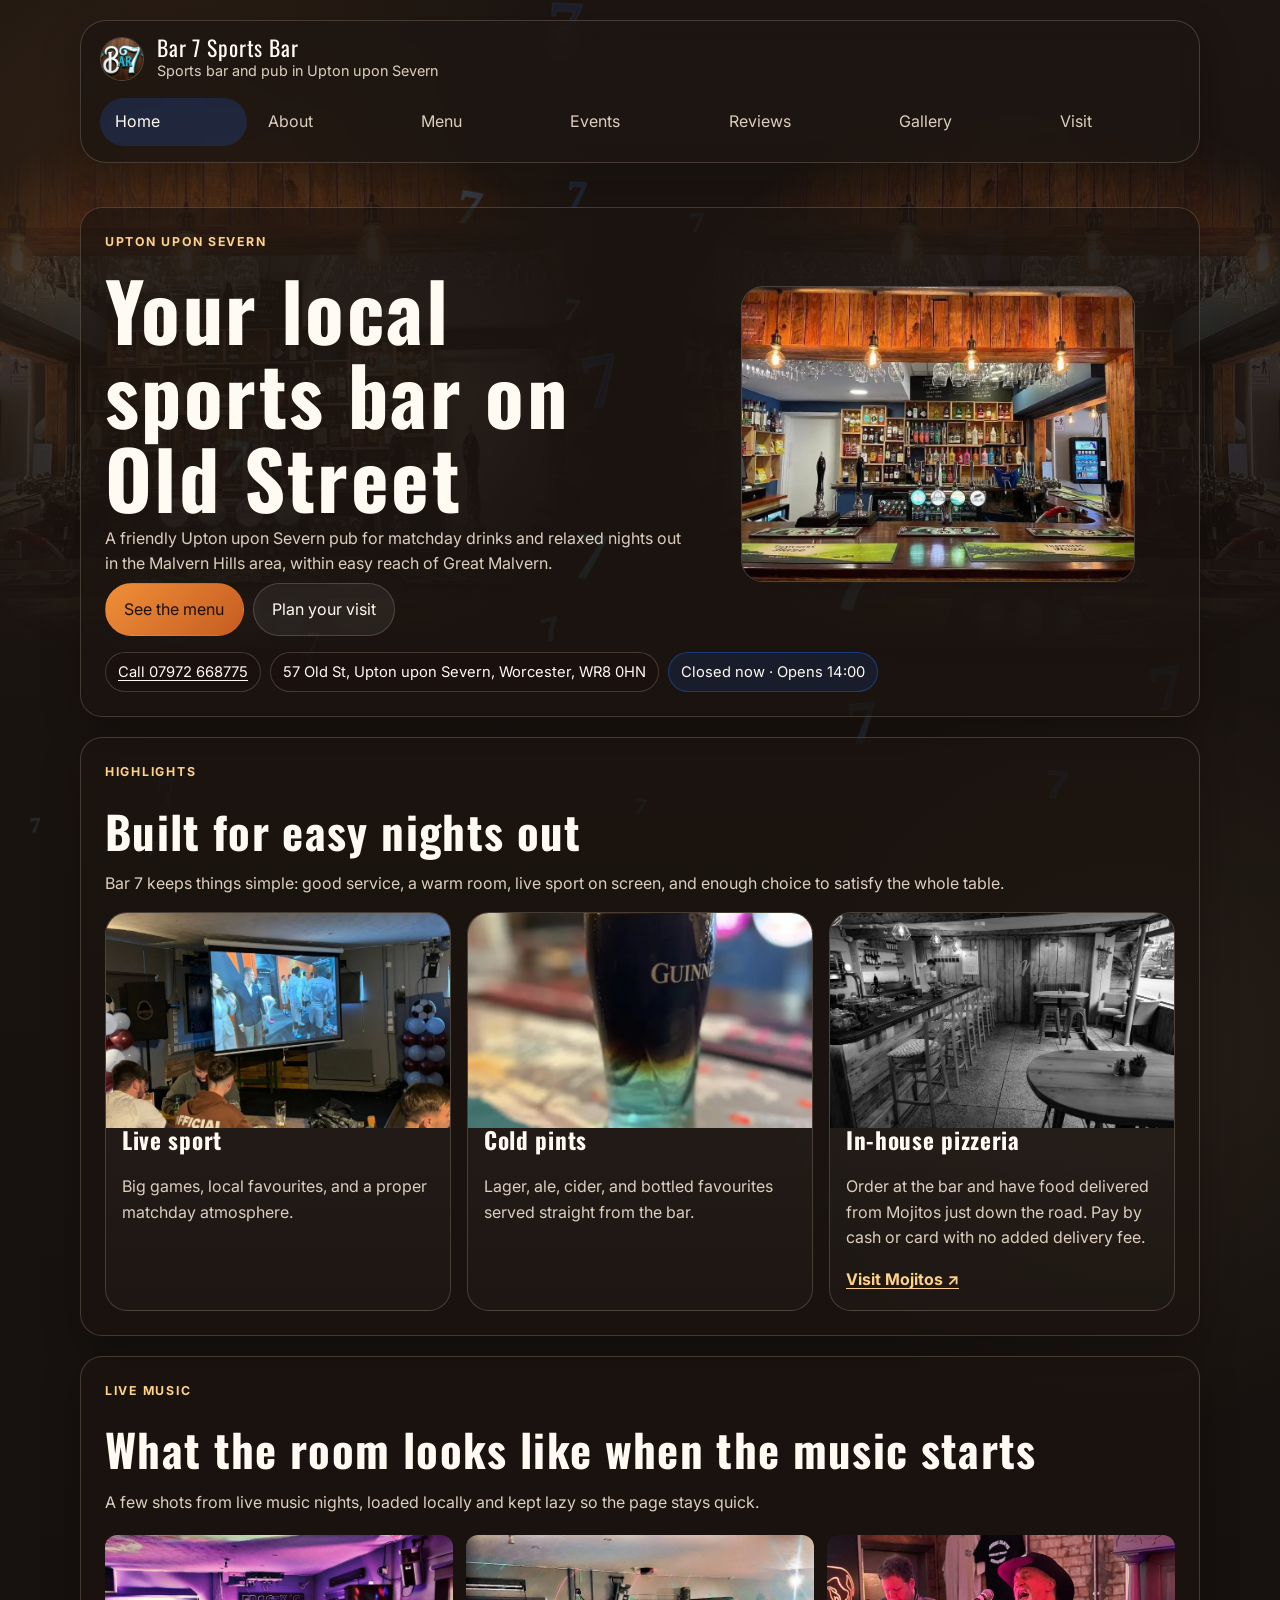
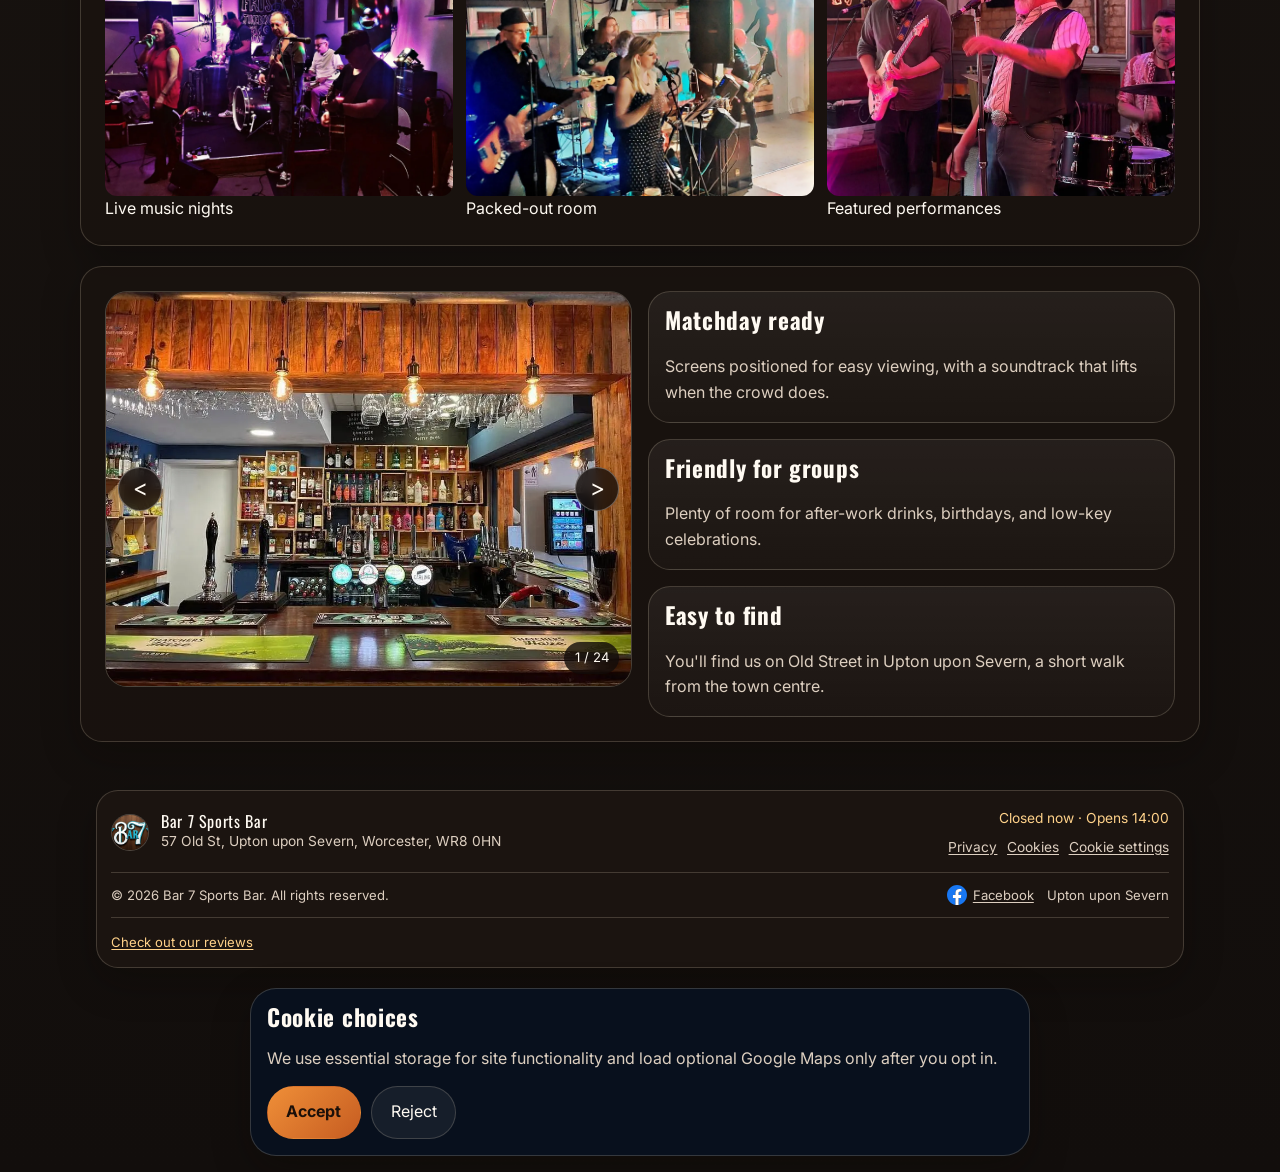
==== index.html @ 86cdf907 "Initial Push" ====
<!doctype html>
<html lang="en-GB">
<head>
  <meta charset="utf-8">
  <meta name="viewport" content="width=device-width, initial-scale=1">
  <title>Bar 7 | Sports Bar &amp; Pub in Upton upon Severn</title>
  <meta name="description" content="Visit Bar 7 on Old Street, Upton upon Severn, for drinks, live sport, music, pool and darts near Great Malvern in Worcestershire.">
  <meta name="robots" content="index,follow,max-image-preview:large">
  <meta property="og:type" content="website">
  <meta property="og:site_name" content="Bar 7 Sports Bar">
  <meta property="og:locale" content="en_GB">
  <meta property="og:title" content="Bar 7 | Sports Bar &amp; Pub in Upton upon Severn">
  <meta property="og:description" content="Visit Bar 7 on Old Street, Upton upon Severn, for drinks, live sport, music, pool and darts near Great Malvern in Worcestershire.">
  <meta name="theme-color" content="#121417">
  <link rel="icon" href="data/image/Logo.webp">
  <link rel="preconnect" href="https://fonts.googleapis.com">
  <link rel="preconnect" href="https://fonts.gstatic.com" crossorigin>
  <link href="https://fonts.googleapis.com/css2?family=Inter:wght@400;500;600;700;800&family=Oswald:wght@500;600;700&display=swap" rel="stylesheet">
  <link rel="stylesheet" href="css/index.css?v=20260726-seo2">
  <script type="application/ld+json" id="structured-data"></script>
</head>
<body class="site" data-page="home">
  <header id="site-header" class="site-header"></header>
  <main id="page-content" class="page-content" aria-live="polite"></main>
  <footer id="site-footer" class="footer"></footer>
  <script type="module" src="js/index.js?v=20260726-seo2"></script>
</body>
</html>
---- css/index.css ----
@import url("./style.css?v=20260726-seo2");

.hero-section .hero-media {
  aspect-ratio: 4 / 3;
  min-height: 280px;
  overflow: hidden;
}

.hero-section .hero-media img {
  width: 100%;
  height: 100%;
  object-fit: cover;
  object-position: center;
}

.hero-section .badge {
  background: rgba(28, 18, 13, 0.7);
}

.highlight-card {
  padding: 0;
  overflow: hidden;
  align-content: start;
}

.highlight-card__image {
  width: 100%;
  aspect-ratio: 16 / 10;
  overflow: hidden;
}

.highlight-card__image img {
  width: 100%;
  height: 100%;
  object-fit: cover;
}

.highlight-card__body {
  padding: 0 1rem 1.1rem;
}

.highlight-card--link {
  cursor: pointer;
}

.highlight-card--link:hover,
.highlight-card--link:focus-visible {
  transform: translateY(-3px);
  border-color: var(--accent-2);
}

.highlight-card__link-label {
  color: var(--accent-2);
  font-weight: 700;
  text-decoration: underline;
  text-underline-offset: 0.2em;
}

.hero-kicker {
  display: grid;
  gap: 0.4rem;
}

.hero-details {
  margin-top: 1rem;
  align-items: center;
}

.location-link:hover,
.location-link:focus-visible {
  border-color: var(--accent-2);
  color: var(--text);
}

.photo-strip {
  margin-top: 0.25rem;
}

.home-features {
  min-width: 0;
}

.image-carousel {
  padding: 0;
  width: 100%;
  align-self: start;
  overflow: hidden;
}

.image-carousel__viewport {
  position: relative;
  width: 100%;
  aspect-ratio: 4 / 3;
  overflow: hidden;
}

.image-carousel__image {
  position: absolute;
  inset: 0;
  width: 100%;
  height: 100%;
  object-fit: cover;
  object-position: center;
}

.image-carousel__control {
  position: absolute;
  top: 50%;
  width: 2.75rem;
  height: 2.75rem;
  border: 1px solid rgba(255, 255, 255, 0.3);
  border-radius: 999px;
  background: rgba(18, 12, 9, 0.78);
  color: var(--text);
  font-size: 1.45rem;
  transform: translateY(-50%);
  backdrop-filter: blur(6px);
}

.image-carousel__control:hover,
.image-carousel__control:focus-visible {
  background: var(--accent);
  color: #1c1009;
}

.image-carousel__control--previous {
  left: 0.75rem;
}

.image-carousel__control--next {
  right: 0.75rem;
}

.image-carousel__counter {
  position: absolute;
  right: 0.75rem;
  bottom: 0.75rem;
  padding: 0.35rem 0.65rem;
  border-radius: 999px;
  background: rgba(18, 12, 9, 0.8);
  color: var(--text);
  font-size: 0.82rem;
}

@media (max-width: 719px) {
  .hero-section .hero-media {
    aspect-ratio: 16 / 11;
  }

  .highlight-card__image {
    aspect-ratio: 16 / 9;
  }

  .hero-details {
    display: grid;
    grid-template-columns: 1fr;
  }

  .image-carousel__viewport {
    aspect-ratio: 16 / 11;
  }
}
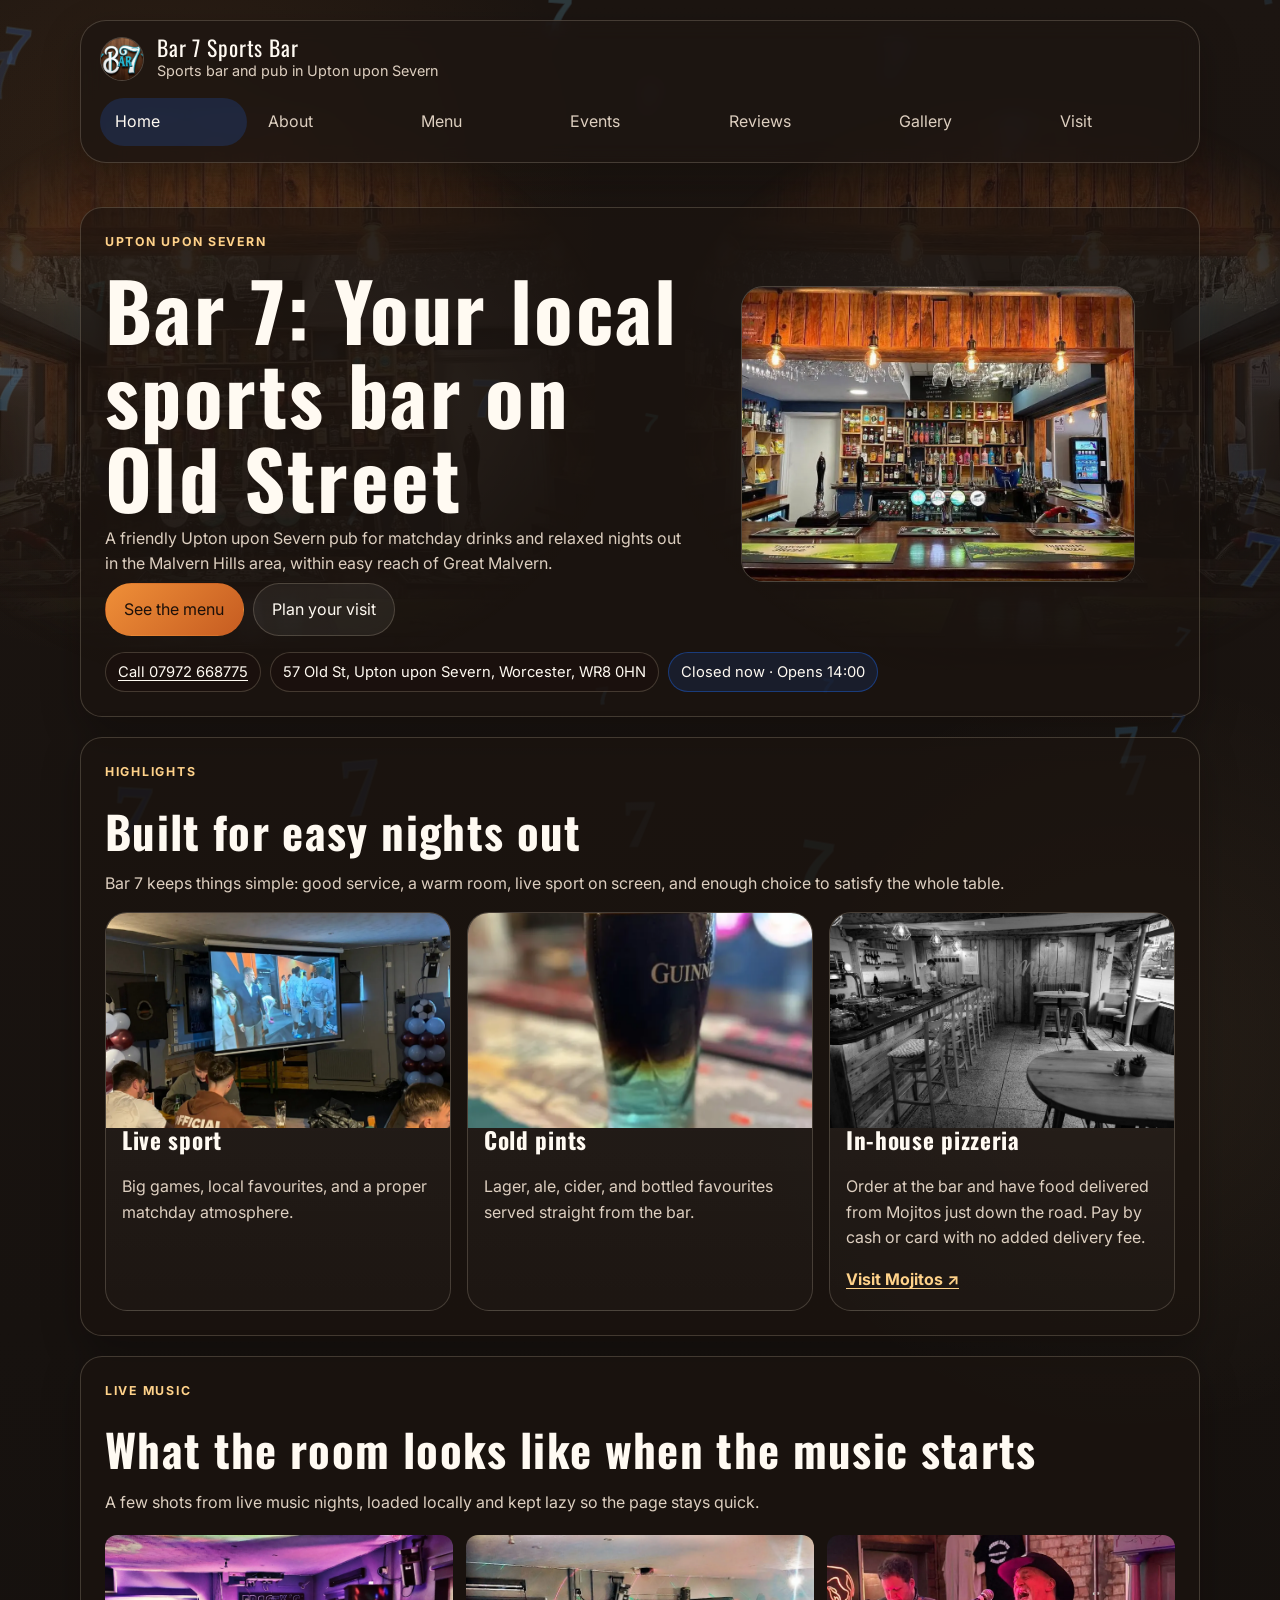
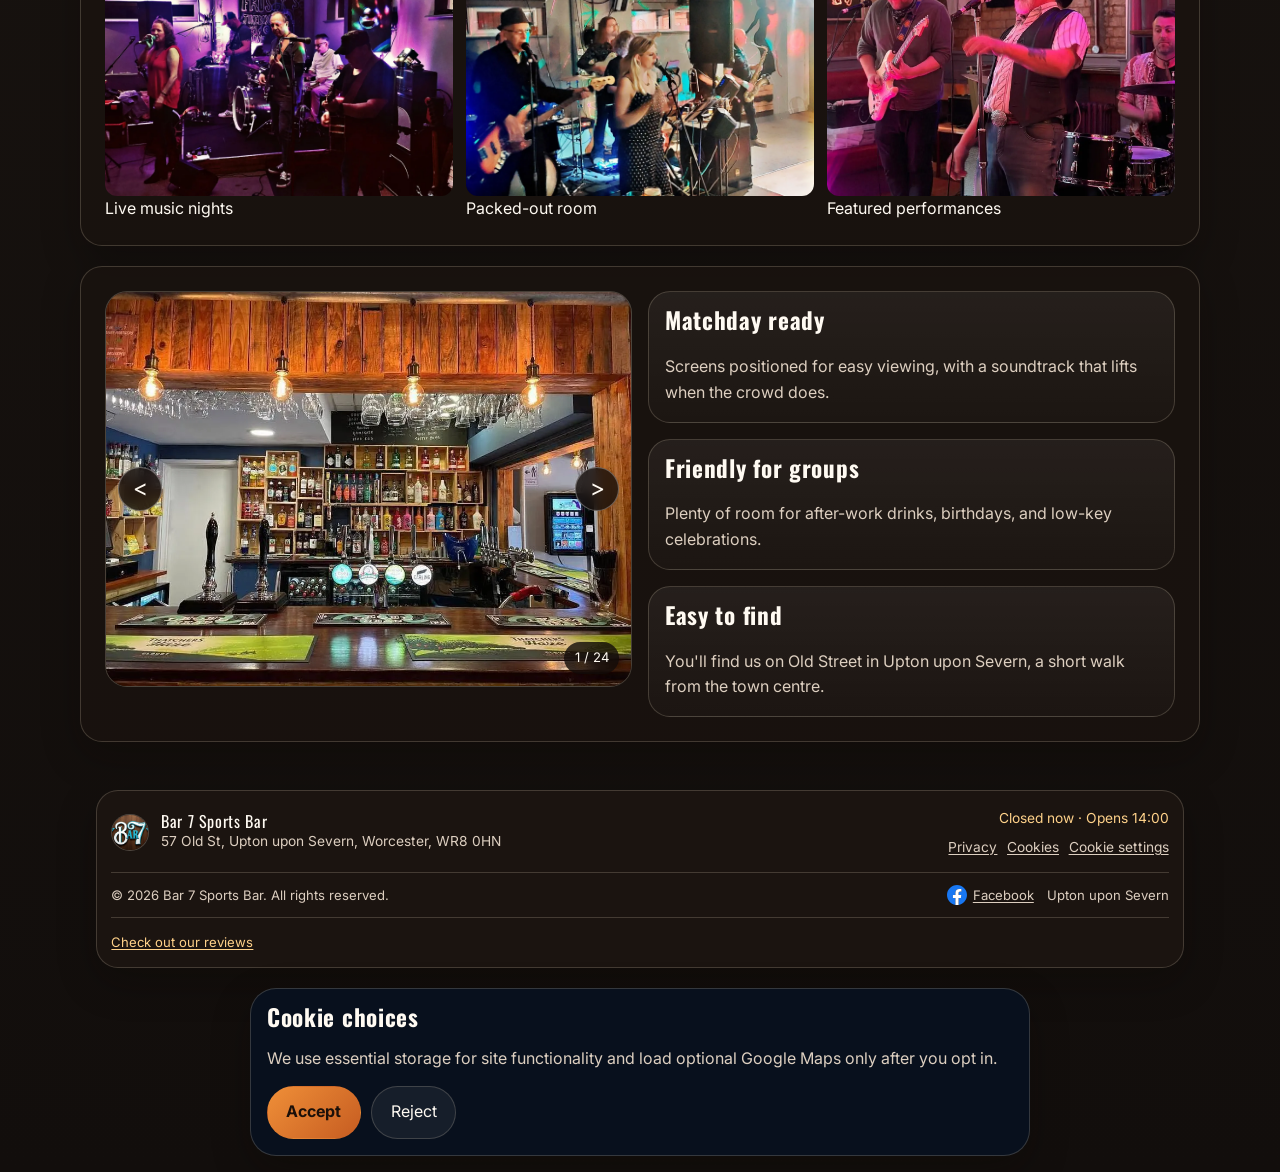
==== commit a9226148: "SEO Refinements" ====
--- a/index.html
+++ b/index.html
@@ -3,16 +3,22 @@
 <head>
   <meta charset="utf-8">
   <meta name="viewport" content="width=device-width, initial-scale=1">
-  <title>Bar 7 | Sports Bar &amp; Pub in Upton upon Severn</title>
+  <title>Bar 7 – Live Sport &amp; Drinks in Upton upon Severn</title>
   <meta name="description" content="Visit Bar 7 on Old Street, Upton upon Severn, for drinks, live sport, music, pool and darts near Great Malvern in Worcestershire.">
   <meta name="robots" content="index,follow,max-image-preview:large">
   <meta property="og:type" content="website">
   <meta property="og:site_name" content="Bar 7 Sports Bar">
   <meta property="og:locale" content="en_GB">
-  <meta property="og:title" content="Bar 7 | Sports Bar &amp; Pub in Upton upon Severn">
+  <meta property="og:title" content="Bar 7 – Live Sport &amp; Drinks in Upton upon Severn">
   <meta property="og:description" content="Visit Bar 7 on Old Street, Upton upon Severn, for drinks, live sport, music, pool and darts near Great Malvern in Worcestershire.">
+  <meta property="og:url" content="https://bar7.uk/">
+  <meta property="og:image" content="https://bar7.uk/data/image/Bar.webp">
+  <meta property="og:image:alt" content="Inside Bar 7 in Upton upon Severn">
+  <meta name="twitter:card" content="summary_large_image">
   <meta name="theme-color" content="#121417">
+  <link rel="canonical" href="https://bar7.uk/">
   <link rel="icon" href="data/image/Logo.webp">
+  <link rel="apple-touch-icon" href="data/image/Logo.webp">
   <link rel="preconnect" href="https://fonts.googleapis.com">
   <link rel="preconnect" href="https://fonts.gstatic.com" crossorigin>
   <link href="https://fonts.googleapis.com/css2?family=Inter:wght@400;500;600;700;800&family=Oswald:wght@500;600;700&display=swap" rel="stylesheet">
@@ -20,9 +26,47 @@
   <script type="application/ld+json" id="structured-data"></script>
 </head>
 <body class="site" data-page="home">
-  <header id="site-header" class="site-header"></header>
-  <main id="page-content" class="page-content" aria-live="polite"></main>
-  <footer id="site-footer" class="footer"></footer>
+  <header id="site-header" class="site-header">
+    <nav aria-label="Main navigation">
+      <a href="index.html" aria-current="page">Home</a>
+      <a href="about.html">About</a>
+      <a href="menu.html">Menu</a>
+      <a href="events.html">Events</a>
+      <a href="reviews.html">Reviews</a>
+      <a href="gallery.html">Gallery</a>
+      <a href="visit.html">Visit</a>
+    </nav>
+  </header>
+  <main id="page-content" class="page-content" aria-live="polite">
+    <!-- Crawlable initial content; index.js enhances and replaces this with the interactive layout. -->
+    <section class="section hero-section">
+      <div class="hero-grid">
+        <div class="stack hero-kicker">
+          <p class="section__eyebrow">Upton upon Severn</p>
+          <h1>Bar 7: live sport, drinks and good nights in Upton upon Severn</h1>
+          <p class="lede">Bar 7 is a friendly independent pub and sports bar at 57 Old Street, Upton upon Severn. Join us for live sport, cold drinks, music, pool and darts in a relaxed setting within easy reach of Great Malvern and the wider Malvern Hills.</p>
+          <div class="button-row">
+            <a class="button button--accent" href="menu.html">See our drinks and food menu</a>
+            <a class="button button--ghost" href="visit.html">Opening hours and directions</a>
+          </div>
+        </div>
+        <figure class="hero-media"><img src="data/image/Bar.webp" alt="The bar and drinks at Bar 7 in Upton upon Severn" width="1200" height="900" fetchpriority="high"></figure>
+      </div>
+    </section>
+    <section class="section stack">
+      <h2>A welcoming local sports bar</h2>
+      <p>Settle in for the match on our screens, meet friends for a drink or make Bar 7 part of your night out in Upton. Our bar serves lager, ale, cider, spirits, shots and bottled favourites, with a warm atmosphere and friendly service. The room comes alive for major fixtures, live performances and entertainment, while quieter evenings are ideal for a casual catch-up.</p>
+      <p>There is plenty to do beyond watching sport. Challenge your friends to a game of pool or darts, enjoy music and DJ nights, or simply find a comfortable spot at the bar. Groups are welcome, whether you are planning after-work drinks, a birthday or an informal celebration. See photos of the venue and recent nights in our <a href="gallery.html">pub gallery</a>, or check our <a href="events.html">live sport and events</a> page before you visit.</p>
+      <h2>Food delivered to your table</h2>
+      <p>Feeling hungry? Order pizza, salads and sides from nearby Mojitos through the bar and have your food delivered to your table with no added delivery fee. Browse the current choices on our <a href="menu.html#food">food and drinks menu</a>.</p>
+      <h2>Find Bar 7 on Old Street</h2>
+      <p>You will find us at 57 Old Street, Upton upon Severn, Worcestershire WR8 0HN, a short walk from the town centre. Check our <a href="visit.html">opening hours, contact details and map</a> when planning your journey. New to the bar? Read more <a href="about.html">about Bar 7</a> and see what guests say on our <a href="reviews.html">reviews page</a>.</p>
+    </section>
+  </main>
+  <footer id="site-footer" class="footer">
+    <a href="privacy-policy.html">Privacy policy</a>
+    <a href="cookie-policy.html">Cookie policy</a>
+  </footer>
   <script type="module" src="js/index.js?v=20260726-seo2"></script>
 </body>
 </html>
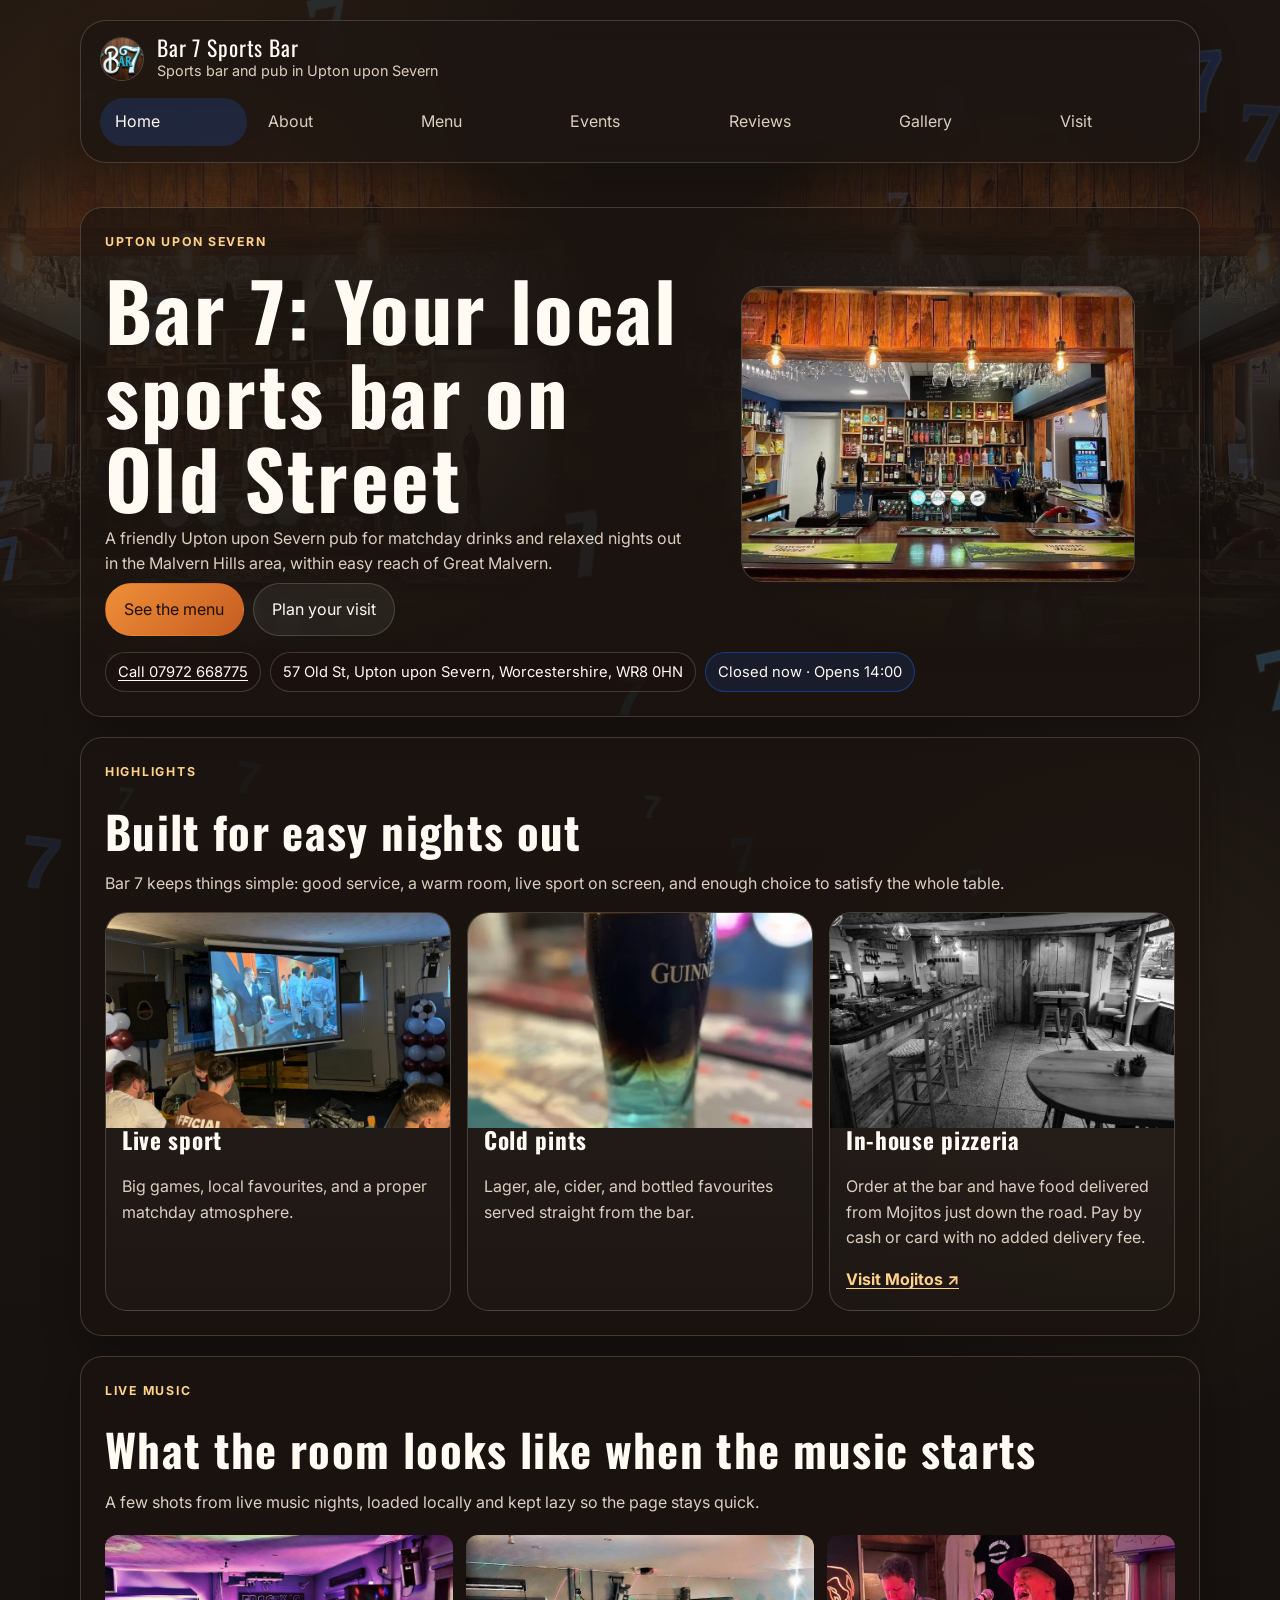
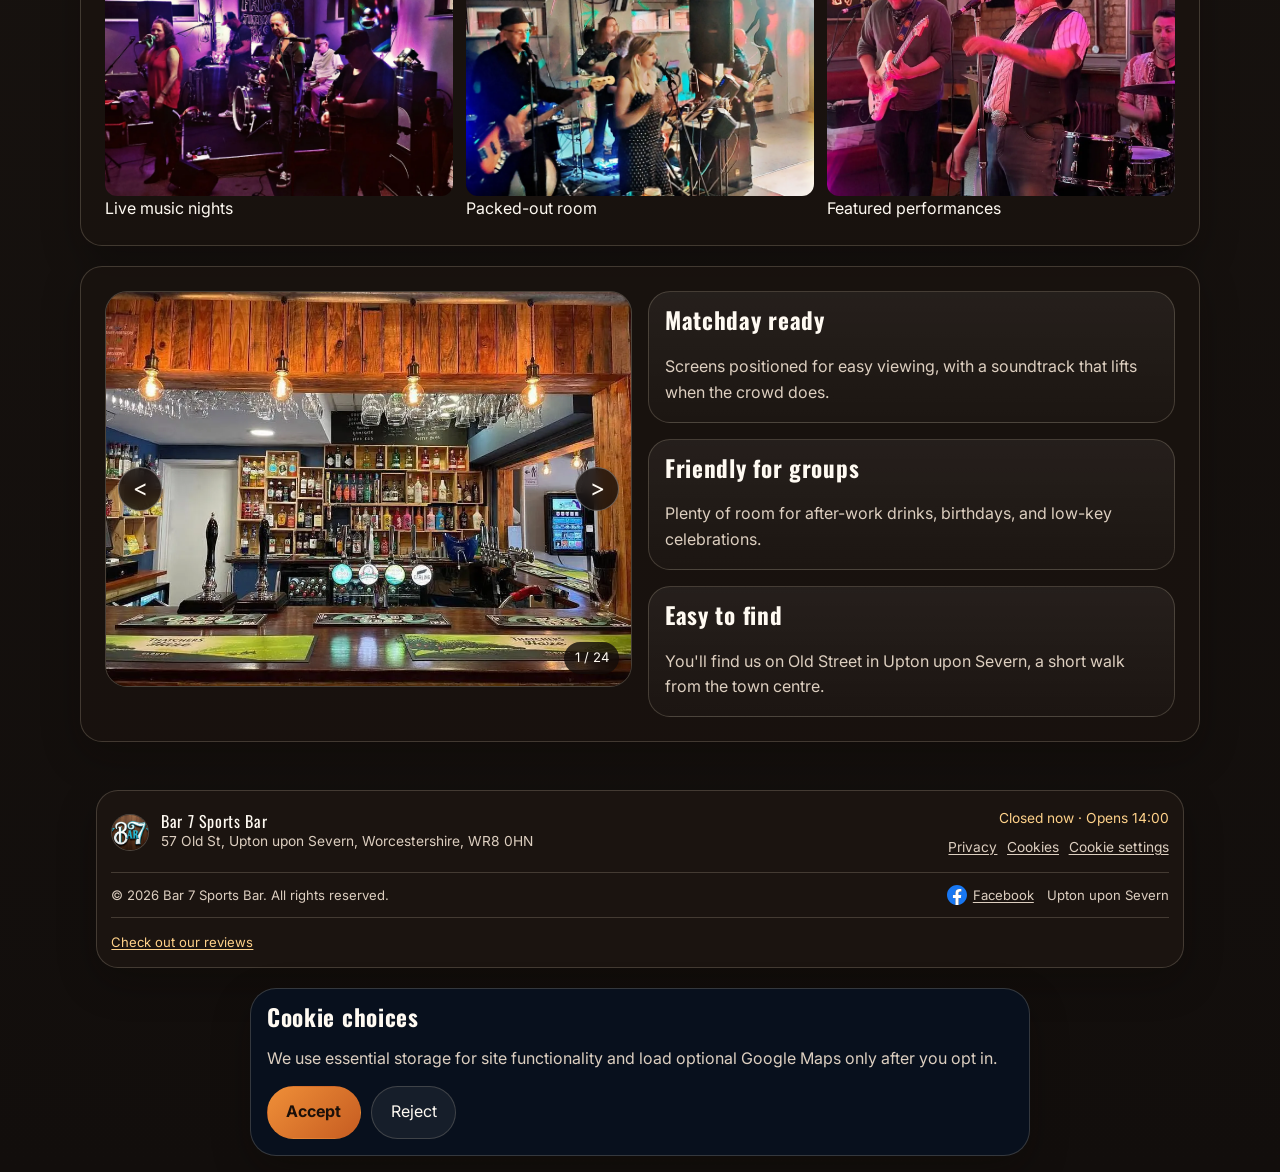
==== commit b95faa75: "JSON LD" ====
--- a/index.html
+++ b/index.html
@@ -23,7 +23,46 @@
   <link rel="preconnect" href="https://fonts.gstatic.com" crossorigin>
   <link href="https://fonts.googleapis.com/css2?family=Inter:wght@400;500;600;700;800&family=Oswald:wght@500;600;700&display=swap" rel="stylesheet">
   <link rel="stylesheet" href="css/index.css?v=20260726-seo2">
-  <script type="application/ld+json" id="structured-data"></script>
+  <script type="application/ld+json" id="structured-data">
+  {
+    "@context": "https://schema.org",
+    "@type": "BarOrPub",
+    "@id": "https://bar7.uk/#bar7",
+    "name": "Bar 7 Sports Bar",
+    "description": "Bar 7 is a friendly sports bar and pub at 57 Old Street, Upton upon Severn, serving drinks with live sport, music, pool and darts in the Malvern Hills area.",
+    "url": "https://bar7.uk/",
+    "image": "https://bar7.uk/data/image/Bar.webp",
+    "logo": "https://bar7.uk/data/image/Logo.webp",
+    "telephone": "+447972668775",
+    "priceRange": "£",
+    "currenciesAccepted": "GBP",
+    "paymentAccepted": "Cash, Credit Card, Debit Card",
+    "address": {
+      "@type": "PostalAddress",
+      "streetAddress": "57 Old Street",
+      "addressLocality": "Upton upon Severn",
+      "addressRegion": "Worcestershire",
+      "postalCode": "WR8 0HN",
+      "addressCountry": "GB"
+    },
+    "geo": {
+      "@type": "GeoCoordinates",
+      "latitude": 52.0617526,
+      "longitude": -2.2182237
+    },
+    "hasMap": "https://www.google.com/maps/place/Bar+7/@52.0617559,-2.220804,684m/data=!3m2!1e3!4b1!4m6!3m5!1s0x4870fc423430583d:0xe764c6328c9534ba!8m2!3d52.0617526!4d-2.2182237!16s%2Fg%2F1vlqpn9g",
+    "sameAs": [
+      "https://www.facebook.com/p/Bar7-Sports-Bar-100090738184654/"
+    ],
+    "openingHoursSpecification": [
+      { "@type": "OpeningHoursSpecification", "dayOfWeek": "https://schema.org/Wednesday", "opens": "18:00", "closes": "23:00" },
+      { "@type": "OpeningHoursSpecification", "dayOfWeek": "https://schema.org/Thursday", "opens": "18:00", "closes": "23:00" },
+      { "@type": "OpeningHoursSpecification", "dayOfWeek": "https://schema.org/Friday", "opens": "17:00", "closes": "00:00" },
+      { "@type": "OpeningHoursSpecification", "dayOfWeek": "https://schema.org/Saturday", "opens": "12:00", "closes": "00:00" },
+      { "@type": "OpeningHoursSpecification", "dayOfWeek": "https://schema.org/Sunday", "opens": "14:00", "closes": "20:00" }
+    ]
+  }
+  </script>
 </head>
 <body class="site" data-page="home">
   <header id="site-header" class="site-header">
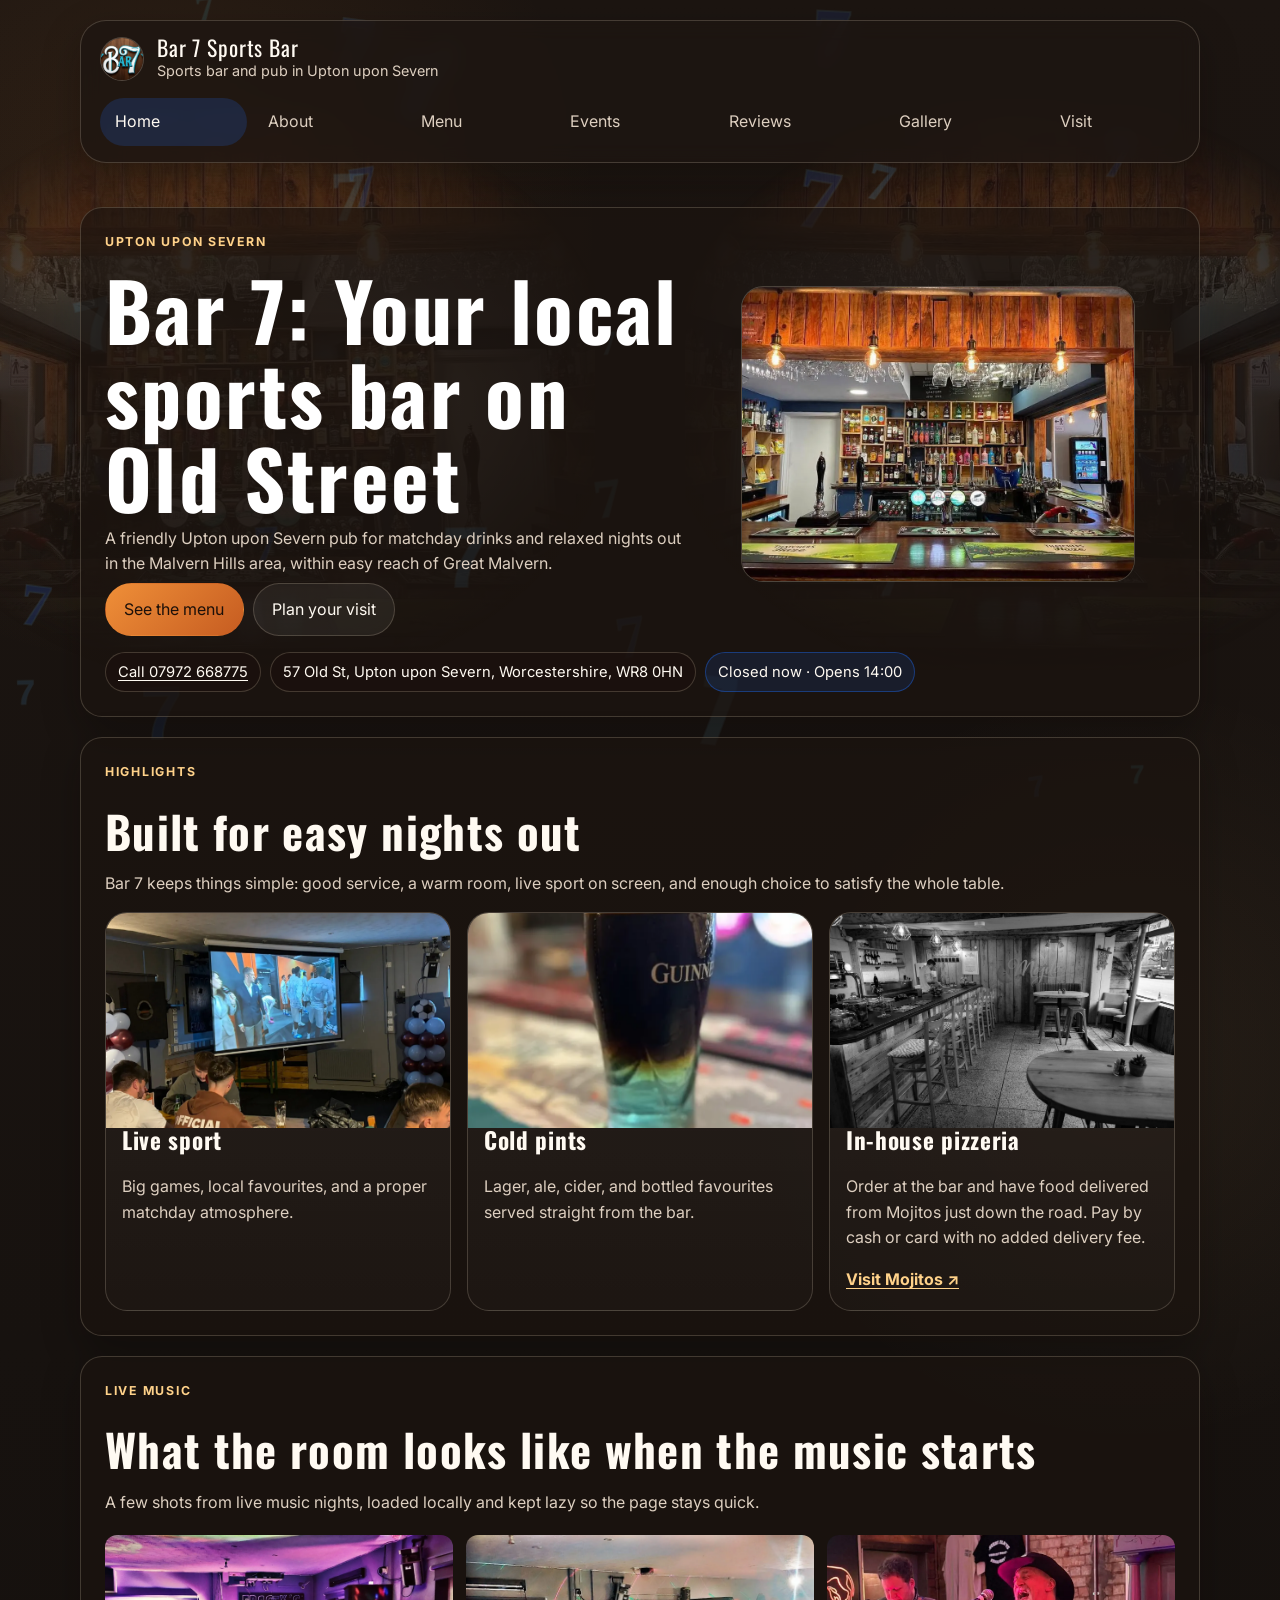
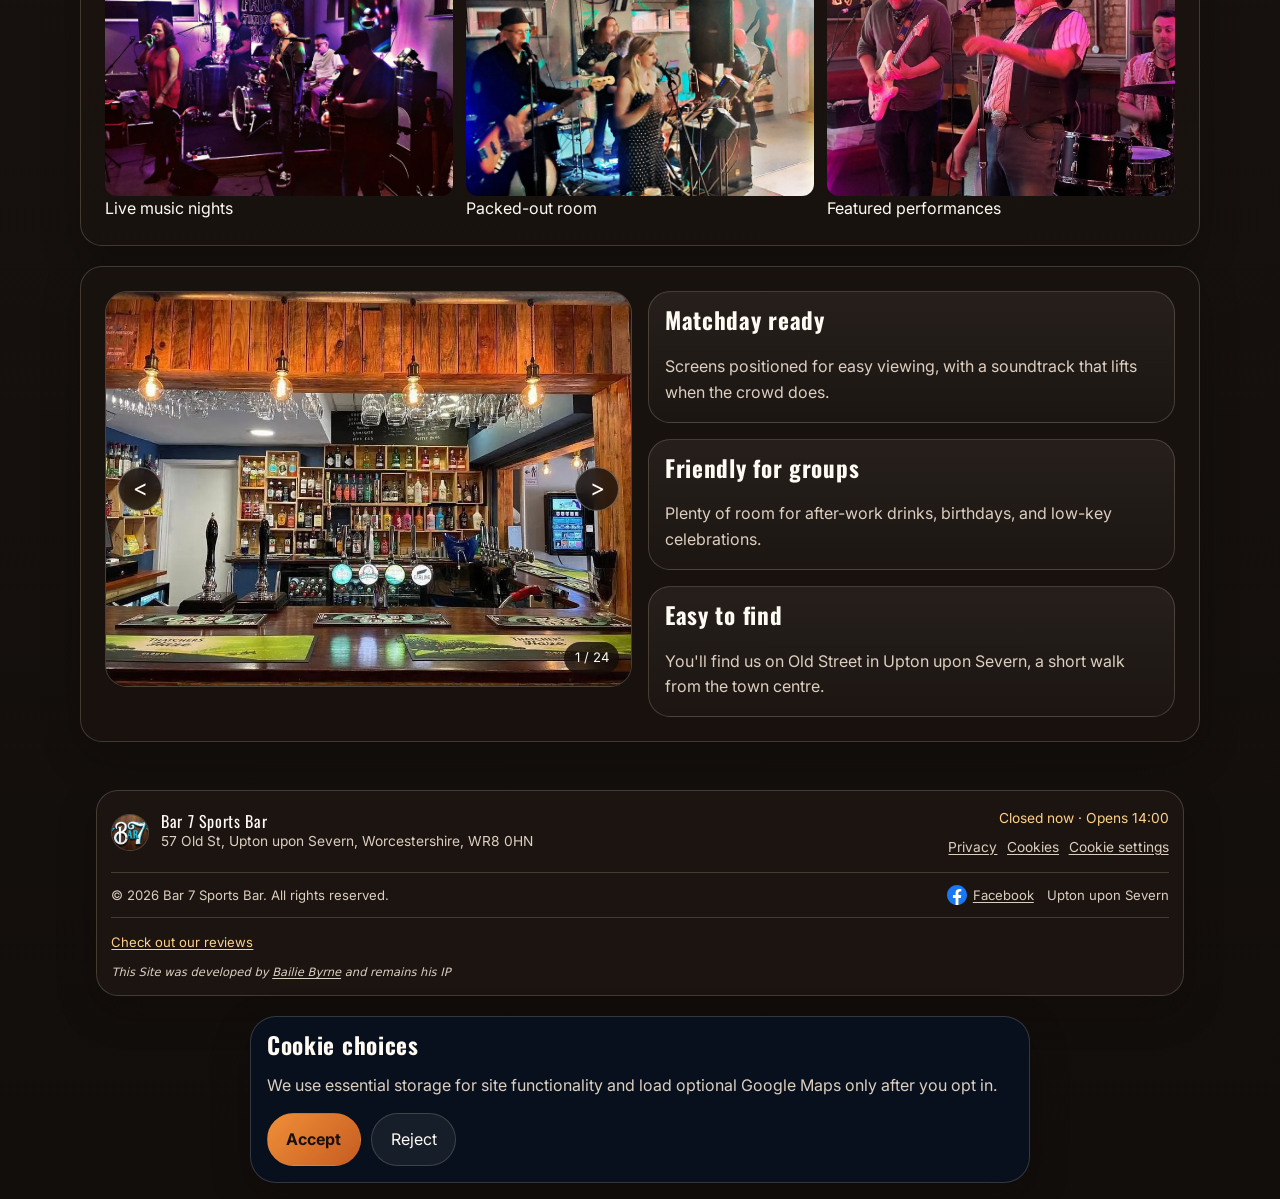
==== commit 3aa8c249: "IP Protection (Static HTML)" ====
--- a/index.html
+++ b/index.html
@@ -105,6 +105,7 @@
   <footer id="site-footer" class="footer">
     <a href="privacy-policy.html">Privacy policy</a>
     <a href="cookie-policy.html">Cookie policy</a>
+    <p class="footer-credit">This Site was developed by <a href="mailto:bailie@byrnebusiness.com">Bailie Byrne</a> and remains his IP</p>
   </footer>
   <script type="module" src="js/index.js?v=20260726-seo2"></script>
 </body>
--- a/css/index.css
+++ b/css/index.css
@@ -1,4 +1,4 @@
-@import url("./style.css?v=20260726-seo2");
+@import url("./style.css?v=20260801-nav1");
 
 .hero-section .hero-media {
   aspect-ratio: 4 / 3;
